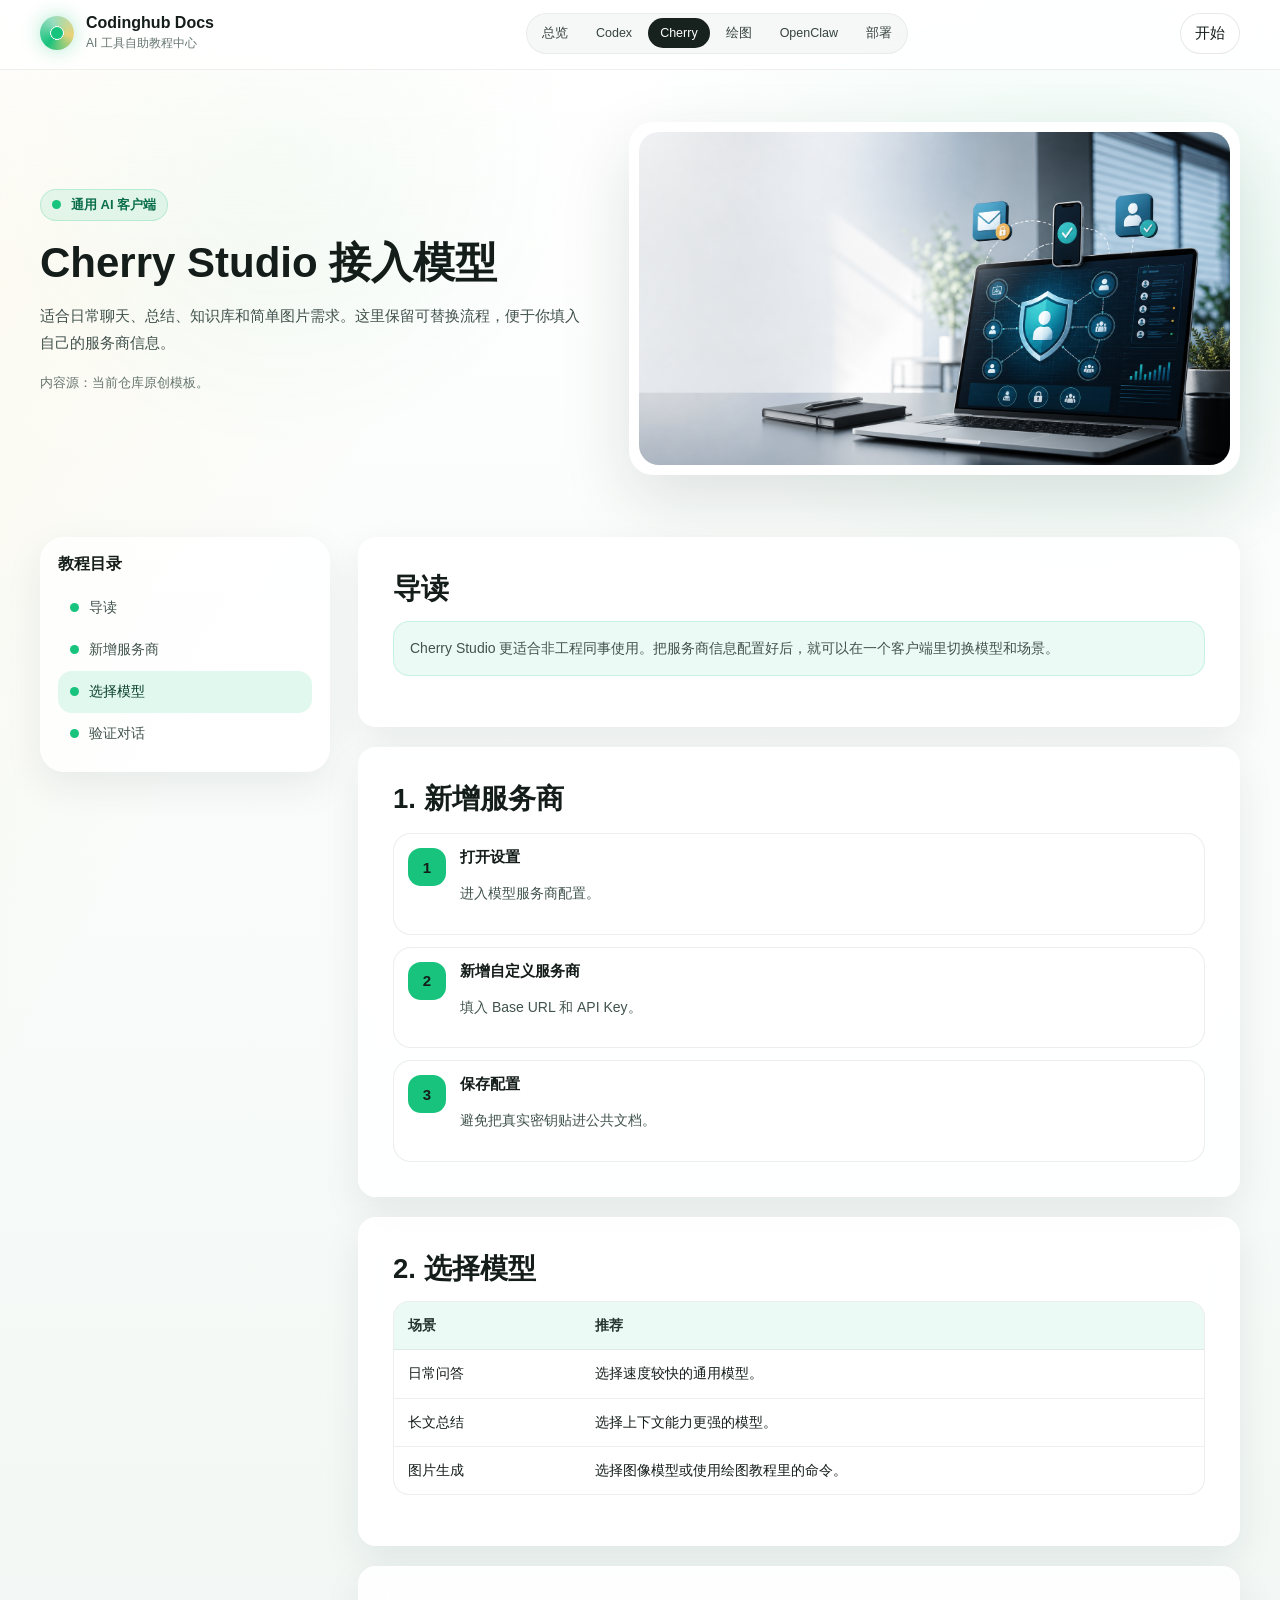
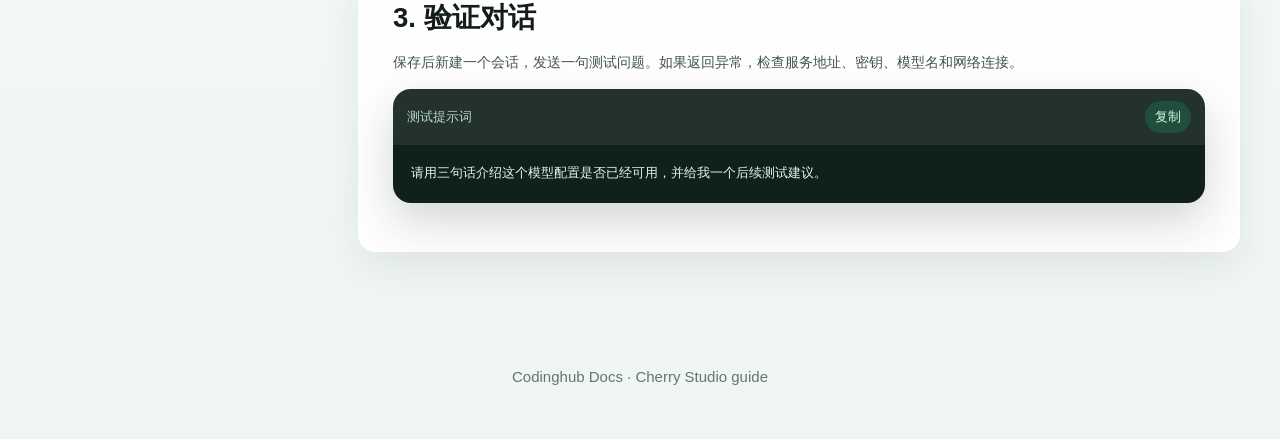
==== cherry-studio.html @ 5e68d140 "feat: add static docs site" ====
<!doctype html>
<html lang="zh-CN">
<head>
  <meta charset="utf-8">
  <meta name="viewport" content="width=device-width, initial-scale=1">
  <title>Cherry Studio 接入模型 | Codinghub Docs</title>
  <link rel="icon" href="assets/favicon.svg" type="image/svg+xml">
  <link rel="stylesheet" href="assets/css/styles.css">
</head>
<body>
  <div class="site-shell">
    <nav class="nav">
      <div class="nav-inner">
        <a class="brand" href="index.html"><span class="brand-mark"></span><span class="brand-text"><strong>Codinghub Docs</strong><span>AI 工具自助教程中心</span></span></a>
        <div class="nav-links"><a href="index.html">总览</a><a href="codex.html">Codex</a><a class="active" href="cherry-studio.html">Cherry</a><a href="gpt-image-skill.html">绘图</a><a href="openclaw.html">OpenClaw</a><a href="deployment.html">部署</a></div>
        <a class="ghost-btn" href="#section-1">开始</a>
      </div>
      <div class="progress" data-scroll-progress></div>
    </nav>

    <section class="page-hero">
      <div class="reveal">
        <span class="eyebrow"><span class="pulse-dot"></span> 通用 AI 客户端</span>
        <h1>Cherry Studio 接入模型</h1>
        <p>适合日常聊天、总结、知识库和简单图片需求。这里保留可替换流程，便于你填入自己的服务商信息。</p>
        <p class="source-note">内容源：当前仓库原创模板。</p>
      </div>
      <div class="comic-frame reveal"><img src="assets/images/docs-hero.png" alt="Cherry Studio 接入流程视觉图" data-zoom></div>
    </section>

    <main class="tutorial-layout">
      <aside class="side-rail">
        <h3>教程目录</h3>
        <a class="rail-link active" href="#section-1"><span class="rail-dot"></span>导读</a>
        <a class="rail-link" href="#section-2"><span class="rail-dot"></span>新增服务商</a>
        <a class="rail-link" href="#section-3"><span class="rail-dot"></span>选择模型</a>
        <a class="rail-link" href="#section-4"><span class="rail-dot"></span>验证对话</a>
      </aside>
      <div class="content-stack">
        <section id="section-1" class="glass-card reveal">
          <h2>导读</h2>
          <aside class="doc-callout"><p>Cherry Studio 更适合非工程同事使用。把服务商信息配置好后，就可以在一个客户端里切换模型和场景。</p></aside>
        </section>
        <section id="section-2" class="glass-card reveal">
          <h2>1. 新增服务商</h2>
          <div class="stepper"><div class="step"><div class="step-num">1</div><div><strong>打开设置</strong><p>进入模型服务商配置。</p></div></div><div class="step"><div class="step-num">2</div><div><strong>新增自定义服务商</strong><p>填入 Base URL 和 API Key。</p></div></div><div class="step"><div class="step-num">3</div><div><strong>保存配置</strong><p>避免把真实密钥贴进公共文档。</p></div></div></div>
        </section>
        <section id="section-3" class="glass-card reveal">
          <h2>2. 选择模型</h2>
          <div class="table-wrap"><table class="guide-table"><thead><tr><th>场景</th><th>推荐</th></tr></thead><tbody><tr><td>日常问答</td><td>选择速度较快的通用模型。</td></tr><tr><td>长文总结</td><td>选择上下文能力更强的模型。</td></tr><tr><td>图片生成</td><td>选择图像模型或使用绘图教程里的命令。</td></tr></tbody></table></div>
        </section>
        <section id="section-4" class="glass-card reveal">
          <h2>3. 验证对话</h2>
          <p>保存后新建一个会话，发送一句测试问题。如果返回异常，检查服务地址、密钥、模型名和网络连接。</p>
          <div class="code-card"><div class="code-head"><span>测试提示词</span><button class="copy-btn">复制</button></div><pre><code>请用三句话介绍这个模型配置是否已经可用，并给我一个后续测试建议。</code></pre></div>
        </section>
      </div>
    </main>
    <footer class="footer">Codinghub Docs · Cherry Studio guide</footer>
  </div>
  <div class="lightbox"><button aria-label="关闭">×</button><img alt=""></div>
  <script src="assets/js/main.js"></script>
</body>
</html>
---- assets/css/styles.css ----
:root {
  --bg: #f7faf8;
  --panel: rgba(255, 255, 255, 0.88);
  --panel-solid: #ffffff;
  --ink: #141d19;
  --muted: #66756f;
  --line: rgba(20, 29, 25, 0.1);
  --green: #18c37e;
  --green-dark: #0b6f4c;
  --cyan: #55bdd3;
  --sun: #f2d47a;
  --coral: #ff8a4c;
  --violet: #7b61ff;
  --shadow: 0 26px 70px rgba(18, 44, 36, 0.13);
  --soft-shadow: 0 14px 38px rgba(18, 44, 36, 0.08);
  --radius: 18px;
  --max: 1200px;
}

* {
  box-sizing: border-box;
}

html {
  scroll-behavior: smooth;
}

body {
  margin: 0;
  color: var(--ink);
  background:
    linear-gradient(120deg, rgba(242, 212, 122, 0.12), transparent 34rem),
    radial-gradient(circle at 84% 8%, rgba(24, 195, 126, 0.12), transparent 28rem),
    linear-gradient(180deg, #ffffff 0%, #f8fbf9 48%, #eef5f2 100%);
  font-family: "Avenir Next", "PingFang SC", "Microsoft YaHei", "Noto Sans CJK SC", sans-serif;
  font-size: 15px;
  letter-spacing: 0;
}

body::before {
  content: "";
  position: fixed;
  inset: 0;
  pointer-events: none;
  background:
    linear-gradient(180deg, rgba(255, 255, 255, 0.78), rgba(255, 255, 255, 0) 34%),
    radial-gradient(circle at 22% 18%, rgba(24, 195, 126, 0.055), transparent 18rem);
}

a {
  color: inherit;
  text-decoration: none;
}

img {
  display: block;
  max-width: 100%;
}

button,
input,
select,
textarea {
  font: inherit;
}

.site-shell {
  position: relative;
  min-height: 100vh;
}

.nav {
  position: sticky;
  top: 0;
  z-index: 40;
  border-bottom: 1px solid rgba(21, 29, 26, 0.07);
  background: rgba(255, 255, 255, 0.82);
  backdrop-filter: blur(20px);
}

.nav-inner {
  width: min(var(--max), calc(100% - 36px));
  min-height: 66px;
  margin: 0 auto;
  display: flex;
  align-items: center;
  justify-content: space-between;
  gap: 14px;
}

.brand {
  display: flex;
  align-items: center;
  gap: 12px;
  min-width: 214px;
  flex: 0 0 auto;
}

.brand-mark {
  width: 34px;
  height: 34px;
  border-radius: 50%;
  background:
    radial-gradient(circle at 50% 50%, #fff 0 28%, transparent 29%),
    conic-gradient(from 220deg, var(--green), #9edfc3, var(--sun), var(--green));
  box-shadow: 0 0 20px rgba(24, 195, 126, 0.3);
  position: relative;
}

.brand-mark::after {
  content: "";
  position: absolute;
  inset: 11px;
  border-radius: 50%;
  background: var(--green);
  box-shadow: 0 0 18px rgba(24, 195, 126, 0.55);
}

.brand-text strong {
  display: block;
  font-size: 16px;
  line-height: 1.12;
  font-weight: 800;
}

.brand-text span {
  display: block;
  margin-top: 4px;
  color: var(--muted);
  font-size: 12px;
}

.nav-links {
  display: flex;
  align-items: center;
  gap: 4px;
  padding: 4px;
  border-radius: 999px;
  background: rgba(21, 29, 26, 0.035);
  box-shadow: inset 0 0 0 1px rgba(21, 29, 26, 0.055);
  min-width: 0;
  max-width: min(720px, 58vw);
  overflow-x: auto;
  scrollbar-width: none;
}

.nav-links::-webkit-scrollbar {
  display: none;
}

.nav-links a {
  flex: 0 0 auto;
  padding: 8px 12px;
  border-radius: 999px;
  color: #35433f;
  font-size: 12.5px;
  white-space: nowrap;
}

.nav-links a.active,
.nav-links a:hover {
  background: #17211d;
  color: #fff;
}

.ghost-btn,
.small-button,
.copy-btn {
  border: 0;
  cursor: pointer;
  border-radius: 999px;
  color: #fff;
  background: #17211d;
  padding: 11px 15px;
  box-shadow: var(--soft-shadow);
}

.ghost-btn {
  background: rgba(255, 255, 255, 0.84);
  color: var(--ink);
  box-shadow: inset 0 0 0 1px rgba(21, 29, 26, 0.1);
}

.progress {
  height: 3px;
  background: var(--green);
  transform-origin: left;
  transform: scaleX(0);
}

.hero {
  width: min(var(--max), calc(100% - 36px));
  margin: 0 auto;
  padding: clamp(56px, 8vh, 78px) 0 clamp(46px, 7vh, 66px);
  display: grid;
  grid-template-columns: minmax(0, 0.92fr) minmax(390px, 1.08fr);
  gap: clamp(34px, 4.6vw, 62px);
  align-items: center;
}

.eyebrow {
  display: inline-flex;
  align-items: center;
  gap: 10px;
  padding: 7px 12px;
  border-radius: 999px;
  color: var(--green-dark);
  background: rgba(24, 195, 126, 0.1);
  box-shadow: inset 0 0 0 1px rgba(24, 195, 126, 0.2);
  font-weight: 700;
  font-size: 13px;
}

.pulse-dot {
  width: 9px;
  height: 9px;
  border-radius: 50%;
  background: var(--green);
  box-shadow: 0 0 0 0 rgba(17, 199, 127, 0.55);
  animation: pulse 1.8s infinite;
}

@keyframes pulse {
  70% { box-shadow: 0 0 0 14px rgba(17, 199, 127, 0); }
  100% { box-shadow: 0 0 0 0 rgba(17, 199, 127, 0); }
}

h1,
h2,
h3 {
  margin: 0;
  line-height: 1.14;
}

.hero h1 {
  max-width: 560px;
  margin-top: 20px;
  font-size: clamp(30px, 3vw, 42px);
  font-weight: 800;
  letter-spacing: 0;
}

.hero h1 span {
  display: block;
  color: var(--green-dark);
}

.hero-copy {
  max-width: 600px;
  margin: 22px 0 0;
  color: #40514c;
  font-size: 15px;
  line-height: 1.82;
}

.hero-signature {
  margin-top: 22px;
  color: #26342f;
  font-size: 15px;
  font-weight: 800;
}

.hero-actions,
.path-actions {
  display: flex;
  gap: 12px;
  flex-wrap: wrap;
  align-items: center;
  margin-top: 28px;
}

.primary-btn,
.secondary-btn {
  display: inline-flex;
  align-items: center;
  gap: 10px;
  min-height: 44px;
  padding: 11px 17px;
  border-radius: 999px;
  font-weight: 700;
  font-size: 14px;
  transition: transform 0.2s ease, box-shadow 0.2s ease, background 0.2s ease;
}

.primary-btn {
  background: var(--green);
  color: #062015;
  box-shadow: 0 14px 34px rgba(24, 195, 126, 0.26);
}

.secondary-btn {
  background: rgba(255, 255, 255, 0.78);
  color: var(--ink);
  box-shadow: inset 0 0 0 1px rgba(21, 29, 26, 0.1);
}

.primary-btn:hover,
.secondary-btn:hover {
  transform: translateY(-2px);
  box-shadow: 0 16px 36px rgba(18, 44, 36, 0.12);
}

.hero-card {
  position: relative;
  min-height: 470px;
  border-radius: 30px;
  background: linear-gradient(145deg, rgba(255, 255, 255, 0.94), rgba(241, 248, 244, 0.9)), #fff;
  box-shadow: var(--shadow);
  border: 1px solid rgba(255, 255, 255, 0.92);
  overflow: hidden;
}

.hero-card::before {
  content: "";
  position: absolute;
  inset: 0;
  border-radius: inherit;
  background:
    radial-gradient(circle at 18% 24%, rgba(24, 195, 126, 0.18), transparent 15rem),
    radial-gradient(circle at 82% 26%, rgba(242, 212, 122, 0.24), transparent 18rem),
    linear-gradient(180deg, transparent 0 62%, rgba(15, 31, 25, 0.08));
  pointer-events: none;
}

.hero-image {
  position: absolute;
  inset: 0;
  width: 100%;
  height: 100%;
  object-fit: cover;
  opacity: 0.72;
  filter: saturate(1.05);
}

.hero-card-top {
  position: relative;
  z-index: 1;
  display: flex;
  justify-content: space-between;
  gap: 16px;
  padding: 28px 30px 0;
  color: #32433e;
  font-size: 13px;
}

.hero-card-top strong {
  color: var(--ink);
}

.tool-switch {
  position: relative;
  z-index: 1;
  display: grid;
  grid-template-columns: repeat(3, minmax(0, 1fr));
  gap: 6px;
  margin: 34px 30px 0;
  padding: 6px;
  border-radius: 24px;
  background: rgba(255, 255, 255, 0.76);
  box-shadow: inset 0 0 0 1px rgba(21, 29, 26, 0.08);
}

.tool-switch button {
  min-width: 0;
  border: 0;
  border-radius: 18px;
  padding: 10px 8px;
  background: transparent;
  color: #43514c;
  cursor: pointer;
  font-weight: 700;
  font-size: 13px;
  white-space: nowrap;
}

.tool-switch button.active {
  background: #17211d;
  color: #fff;
}

.hero-tool-panels {
  position: relative;
  z-index: 1;
  margin: 58px 30px 0;
  max-width: 430px;
}

.hero-tool-panel {
  padding: 26px;
  border-radius: 24px;
  background: rgba(255, 255, 255, 0.82);
  box-shadow: 0 20px 60px rgba(18, 44, 36, 0.12);
  border: 1px solid rgba(255, 255, 255, 0.82);
}

.hero-tool-panel span {
  color: var(--green-dark);
  font-size: 13px;
  font-weight: 800;
}

.hero-tool-panel h2 {
  margin-top: 12px;
  font-size: clamp(20px, 1.9vw, 24px);
}

.hero-tool-panel p {
  margin: 12px 0 0;
  color: var(--muted);
  line-height: 1.75;
  font-size: 14px;
}

.hub-line {
  position: absolute;
  z-index: 1;
  left: 30px;
  right: 30px;
  bottom: 26px;
  display: flex;
  align-items: center;
  gap: 10px;
  color: #3b4a45;
  font-size: 13px;
  font-weight: 700;
}

.hub-line i {
  flex: 1;
  height: 1px;
  background: linear-gradient(90deg, rgba(24, 195, 126, 0.45), rgba(21, 29, 26, 0.08));
}

.section {
  width: min(var(--max), calc(100% - 36px));
  margin: 0 auto;
  padding: 52px 0;
}

.section-head {
  display: flex;
  justify-content: space-between;
  align-items: end;
  gap: 24px;
  margin-bottom: 26px;
}

.section-head h2 {
  margin-top: 12px;
  font-size: clamp(22px, 2.1vw, 28px);
  font-weight: 800;
}

.section-head p {
  max-width: 540px;
  color: var(--muted);
  line-height: 1.8;
  margin: 0;
  font-size: 15px;
}

.path-grid {
  display: grid;
  grid-template-columns: repeat(auto-fit, minmax(230px, 1fr));
  gap: 16px;
}

.path-card,
.glass-card,
.tutorial-card {
  background: var(--panel);
  border: 1px solid rgba(255, 255, 255, 0.82);
  border-radius: var(--radius);
  box-shadow: var(--soft-shadow);
  backdrop-filter: blur(18px);
}

.path-card {
  padding: 24px 22px;
  min-height: 318px;
  position: relative;
  overflow: hidden;
  transition: transform 0.24s ease, box-shadow 0.24s ease, border-color 0.24s ease;
}

.path-card::after {
  content: "";
  position: absolute;
  right: -60px;
  top: -68px;
  width: 170px;
  height: 170px;
  border-radius: 50%;
  background: var(--accent);
  opacity: 0.11;
  filter: blur(2px);
}

.path-card:hover,
.path-card.is-focused {
  transform: translateY(-6px);
  box-shadow: 0 22px 54px rgba(18, 44, 36, 0.13);
  border-color: rgba(24, 195, 126, 0.22);
}

.path-number {
  width: 40px;
  height: 40px;
  border-radius: 12px;
  display: grid;
  place-items: center;
  background: var(--accent);
  color: #082219;
  font-weight: 800;
}

.path-card h3 {
  margin-top: 20px;
  font-size: 18px;
  line-height: 1.22;
}

.path-card p {
  color: var(--muted);
  line-height: 1.72;
  font-size: 14px;
}

.tag-row {
  display: flex;
  gap: 8px;
  flex-wrap: wrap;
  margin: 22px 0;
}

.tag {
  border-radius: 999px;
  padding: 7px 10px;
  background: rgba(16, 32, 28, 0.06);
  color: #33443f;
  font-size: 12px;
  font-weight: 700;
}

.path-actions {
  margin-top: 0;
}

.path-actions .primary-btn {
  min-height: 40px;
  padding: 9px 14px;
  font-size: 13px;
}

.text-link {
  color: var(--green-dark);
  font-size: 13px;
  font-weight: 800;
}

.lamp-line {
  height: 5px;
  border-radius: 999px;
  background: linear-gradient(90deg, var(--accent), transparent);
  margin-top: 20px;
  transform-origin: left;
  transition: transform 0.24s ease;
}

.path-card:hover .lamp-line,
.path-card.is-focused .lamp-line {
  transform: scaleX(1.08);
}

.page-hero {
  width: min(var(--max), calc(100% - 36px));
  margin: 0 auto;
  padding: 52px 0 34px;
  display: grid;
  grid-template-columns: minmax(0, 0.95fr) minmax(360px, 1.05fr);
  gap: 36px;
  align-items: center;
}

.page-hero h1 {
  margin-top: 18px;
  font-size: clamp(28px, 3.45vw, 42px);
  font-weight: 800;
}

.page-hero p {
  color: #40514c;
  font-size: 15px;
  line-height: 1.82;
}

.source-note {
  margin-top: 10px;
  font-size: 13px !important;
  color: var(--muted) !important;
}

.source-note a,
.glass-card a {
  color: var(--green-dark);
  font-weight: 700;
  overflow-wrap: anywhere;
}

.comic-frame {
  border-radius: 24px;
  background: #fff;
  padding: 10px;
  box-shadow: var(--shadow);
  overflow: hidden;
  max-height: 620px;
}

.comic-frame img {
  width: 100%;
  border-radius: 20px;
  cursor: zoom-in;
}

.quick-stats {
  display: grid;
  grid-template-columns: repeat(3, 1fr);
  gap: 12px;
  margin-top: 24px;
}

.stat {
  padding: 15px;
  border-radius: 16px;
  background: rgba(255, 255, 255, 0.68);
  box-shadow: inset 0 0 0 1px rgba(21, 29, 26, 0.08);
}

.stat strong {
  display: block;
  font-size: 18px;
}

.stat span {
  display: block;
  margin-top: 4px;
  color: var(--muted);
  font-size: 13px;
}

.tutorial-layout {
  width: min(var(--max), calc(100% - 36px));
  margin: 0 auto;
  display: grid;
  grid-template-columns: 290px minmax(0, 1fr);
  gap: 28px;
  padding: 28px 0 80px;
  min-width: 0;
}

.side-rail {
  position: sticky;
  top: 92px;
  align-self: start;
  padding: 18px;
  border-radius: 24px;
  background: rgba(255, 255, 255, 0.78);
  box-shadow: var(--soft-shadow);
  max-width: 100%;
  min-width: 0;
  overflow: hidden;
}

.side-rail h3 {
  font-size: 16px;
  margin-bottom: 14px;
}

.rail-link {
  display: flex;
  align-items: center;
  gap: 10px;
  padding: 11px 12px;
  border-radius: 14px;
  color: #41534e;
  font-size: 14px;
  min-width: 0;
  line-height: 1.42;
  overflow-wrap: anywhere;
}

.rail-link:hover,
.rail-link.active {
  background: rgba(17, 199, 127, 0.12);
  color: #083f2b;
}

.rail-dot {
  width: 9px;
  height: 9px;
  border-radius: 50%;
  background: var(--green);
  flex: 0 0 auto;
}

.content-stack {
  display: grid;
  gap: 20px;
  min-width: 0;
}

.glass-card {
  padding: clamp(22px, 3vw, 34px);
  min-width: 0;
}

.glass-card h2 {
  font-size: clamp(21px, 2.15vw, 29px);
  line-height: 1.22;
  margin-bottom: 16px;
}

.glass-card h3 {
  margin: 24px 0 10px;
  font-size: 18px;
}

.glass-card p,
.glass-card li {
  color: #41534e;
  line-height: 1.75;
  font-size: 14px;
}

.split {
  display: grid;
  grid-template-columns: repeat(2, minmax(0, 1fr));
  gap: 16px;
}

.stepper {
  display: grid;
  gap: 12px;
  margin-top: 18px;
}

.step {
  display: grid;
  grid-template-columns: 38px minmax(0, 1fr);
  gap: 14px;
  padding: 14px;
  border-radius: 18px;
  background: rgba(255, 255, 255, 0.64);
  border: 1px solid rgba(16, 32, 28, 0.08);
}

.step-num {
  width: 38px;
  height: 38px;
  border-radius: 13px;
  background: var(--green);
  display: grid;
  place-items: center;
  font-weight: 900;
}

.step strong {
  display: block;
  margin-bottom: 4px;
}

.code-card {
  margin: 14px 0;
  background: #10201c;
  color: #dff8ed;
  border-radius: 18px;
  overflow: hidden;
  box-shadow: 0 18px 44px rgba(16, 32, 28, 0.18);
}

.code-head {
  display: flex;
  justify-content: space-between;
  align-items: center;
  gap: 12px;
  padding: 12px 14px;
  background: rgba(255, 255, 255, 0.08);
  color: #b6d7ca;
  font-size: 13px;
}

.copy-btn {
  padding: 7px 10px;
  box-shadow: none;
  background: rgba(17, 199, 127, 0.18);
  color: #c7ffdf;
}

pre {
  margin: 0;
  padding: 18px;
  overflow: auto;
  font-family: "SFMono-Regular", Consolas, "Liberation Mono", monospace;
  font-size: 13px;
  line-height: 1.7;
  white-space: pre-wrap;
}

.visual-grid {
  display: grid;
  grid-template-columns: repeat(2, minmax(0, 1fr));
  gap: 14px;
  margin-top: 18px;
}

.comic-preview-grid {
  grid-template-columns: repeat(auto-fit, minmax(210px, 1fr));
}

.visual-card {
  overflow: hidden;
  border-radius: 18px;
  background: #fff;
  box-shadow: var(--soft-shadow);
  border: 1px solid rgba(21, 29, 26, 0.055);
  transition: transform 0.22s ease, box-shadow 0.22s ease;
}

.visual-card:hover {
  transform: translateY(-3px);
  box-shadow: 0 18px 48px rgba(18, 44, 36, 0.12);
}

.visual-card img {
  width: 100%;
  max-height: 640px;
  object-fit: cover;
  background: #f7faf8;
  cursor: zoom-in;
}

.visual-card figcaption {
  padding: 11px 13px;
  color: var(--muted);
  font-size: 13px;
}

.doc-callout {
  margin: 16px 0;
  padding: 14px 16px;
  border-radius: 16px;
  background: rgba(24, 195, 126, 0.08);
  border: 1px solid rgba(24, 195, 126, 0.16);
}

.doc-callout p:first-child {
  margin-top: 0;
}

.doc-callout p:last-child {
  margin-bottom: 0;
}

.table-wrap {
  margin: 16px 0;
  overflow-x: auto;
  border-radius: 16px;
  border: 1px solid rgba(21, 29, 26, 0.08);
  background: rgba(255, 255, 255, 0.76);
}

.guide-table {
  width: 100%;
  min-width: 520px;
  border-collapse: collapse;
  font-size: 14px;
}

.guide-table th,
.guide-table td {
  padding: 12px 14px;
  border-bottom: 1px solid rgba(21, 29, 26, 0.07);
  text-align: left;
  vertical-align: top;
  line-height: 1.65;
}

.guide-table th {
  color: #26342f;
  background: rgba(24, 195, 126, 0.08);
  font-weight: 800;
}

.guide-table tr:last-child td {
  border-bottom: 0;
}

.toggle {
  display: inline-grid;
  grid-template-columns: repeat(2, 1fr);
  border-radius: 999px;
  background: rgba(16, 32, 28, 0.07);
  padding: 5px;
  margin: 10px 0 18px;
}

.toggle button {
  border: 0;
  border-radius: 999px;
  padding: 10px 15px;
  background: transparent;
  cursor: pointer;
  color: #41534e;
}

.toggle button.active {
  background: #10201c;
  color: #fff;
}

.callout {
  padding: 16px 18px;
  border-radius: 18px;
  background: rgba(255, 213, 106, 0.18);
  border: 1px solid rgba(255, 213, 106, 0.44);
  color: #5b4610;
  line-height: 1.7;
}

.generator {
  display: grid;
  gap: 14px;
  margin-top: 16px;
}

.field-grid {
  display: grid;
  grid-template-columns: repeat(3, minmax(0, 1fr));
  gap: 12px;
}

.field-grid.two-col {
  grid-template-columns: repeat(2, minmax(0, 1fr));
}

.full-field {
  grid-column: 1 / -1;
}

label {
  display: grid;
  gap: 8px;
  color: #33443f;
  font-weight: 800;
  font-size: 14px;
}

input,
select,
textarea {
  width: 100%;
  border: 1px solid rgba(16, 32, 28, 0.14);
  border-radius: 14px;
  background: rgba(255, 255, 255, 0.86);
  color: var(--ink);
  padding: 12px 13px;
}

textarea {
  min-height: 92px;
  resize: vertical;
}

.generator-hint {
  margin-top: -4px;
  color: #8b5e09 !important;
  font-size: 13px !important;
}

.lightbox {
  position: fixed;
  inset: 0;
  z-index: 80;
  display: none;
  align-items: center;
  justify-content: center;
  padding: 24px;
  background: rgba(4, 12, 10, 0.84);
}

.lightbox.open {
  display: flex;
}

.lightbox img {
  max-height: 92vh;
  max-width: 94vw;
  border-radius: 18px;
  box-shadow: 0 30px 80px rgba(0, 0, 0, 0.4);
}

.lightbox button {
  position: fixed;
  right: 24px;
  top: 24px;
  border: 0;
  width: 46px;
  height: 46px;
  border-radius: 50%;
  background: #fff;
  cursor: pointer;
  font-size: 24px;
}

.footer {
  padding: 36px 0 54px;
  color: var(--muted);
  text-align: center;
}

.reveal {
  opacity: 0;
  transform: translateY(18px);
  transition: opacity 0.65s ease, transform 0.65s ease;
}

.reveal.visible {
  opacity: 1;
  transform: translateY(0);
}

@media (max-width: 920px) {
  .nav-inner {
    height: auto;
    padding: 12px 0;
    flex-wrap: wrap;
  }

  .nav-links {
    order: 3;
    width: 100%;
    max-width: none;
    overflow-x: auto;
    justify-content: flex-start;
  }

  .hero,
  .page-hero,
  .tutorial-layout {
    grid-template-columns: 1fr;
  }

  .hero-card {
    min-height: 460px;
  }

  .path-grid,
  .split,
  .visual-grid,
  .field-grid {
    grid-template-columns: 1fr;
  }

  .side-rail {
    position: static;
  }

  .section-head {
    display: block;
  }

  .hero-tool-panels {
    margin-top: 60px;
  }
}

@media (max-width: 560px) {
  .brand {
    min-width: 0;
  }

  .brand-text span {
    display: none;
  }

  .nav-inner,
  .hero,
  .page-hero,
  .section,
  .tutorial-layout {
    width: min(100% - 24px, var(--max));
  }

  .nav-links {
    flex-wrap: wrap;
    overflow-x: visible;
    border-radius: 20px;
  }

  .nav-links a {
    flex: 1 0 calc(33.333% - 4px);
    text-align: center;
    padding: 8px 6px;
    font-size: 12px;
  }

  .hero {
    padding-top: 46px;
    min-height: auto;
  }

  .hero h1,
  .page-hero h1 {
    font-size: 28px;
  }

  .hero-copy,
  .page-hero p {
    font-size: 14px;
  }

  .hero-card {
    min-height: 500px;
    border-radius: 24px;
  }

  .tool-switch {
    grid-template-columns: repeat(2, minmax(0, 1fr));
    margin-left: 18px;
    margin-right: 18px;
  }

  .hero-card-top {
    padding: 22px 18px 0;
    display: grid;
  }

  .hero-tool-panels {
    margin: 44px 18px 0;
  }

  .hero-tool-panel {
    padding: 20px;
  }

  .hub-line {
    left: 18px;
    right: 18px;
    flex-wrap: wrap;
    bottom: 18px;
  }

  .quick-stats {
    grid-template-columns: 1fr;
  }

  .guide-table {
    min-width: 0;
    table-layout: fixed;
    font-size: 13px;
  }

  .guide-table th,
  .guide-table td {
    padding: 10px 11px;
    overflow-wrap: anywhere;
    word-break: break-word;
  }
}
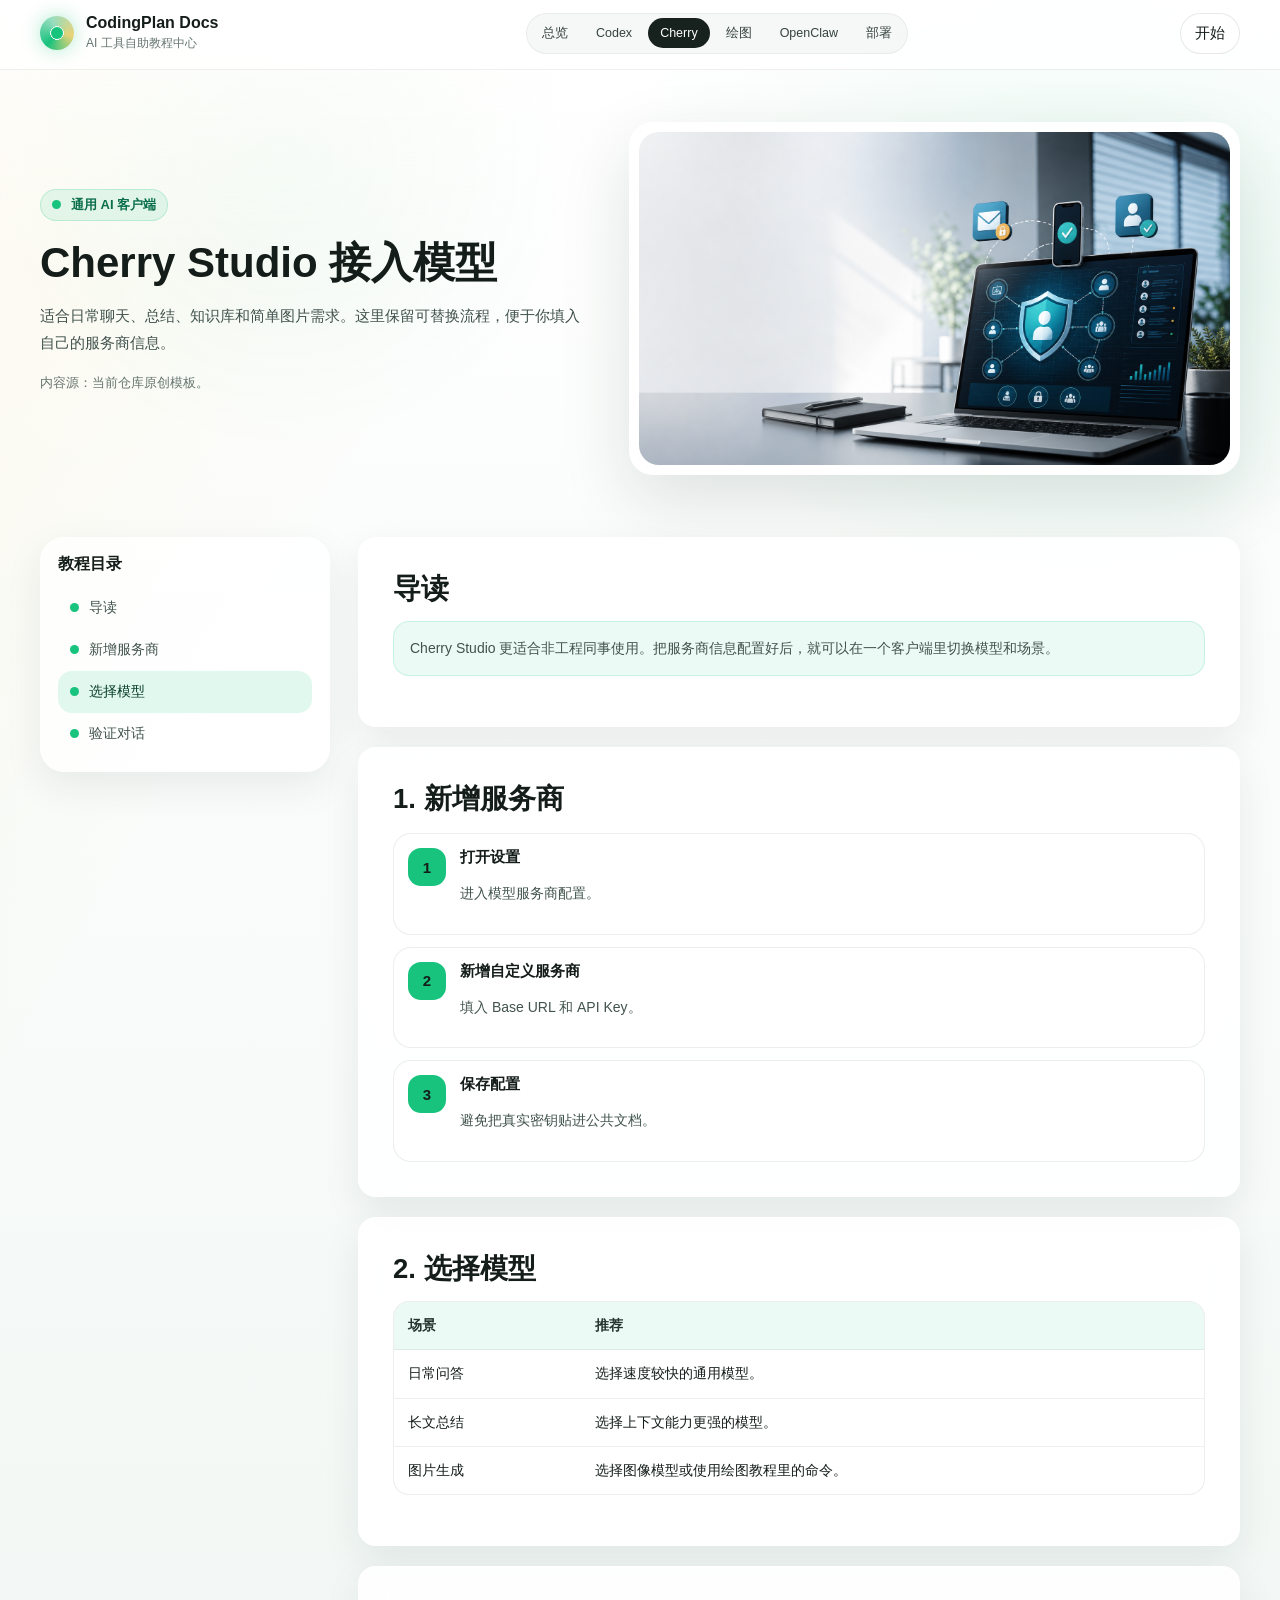
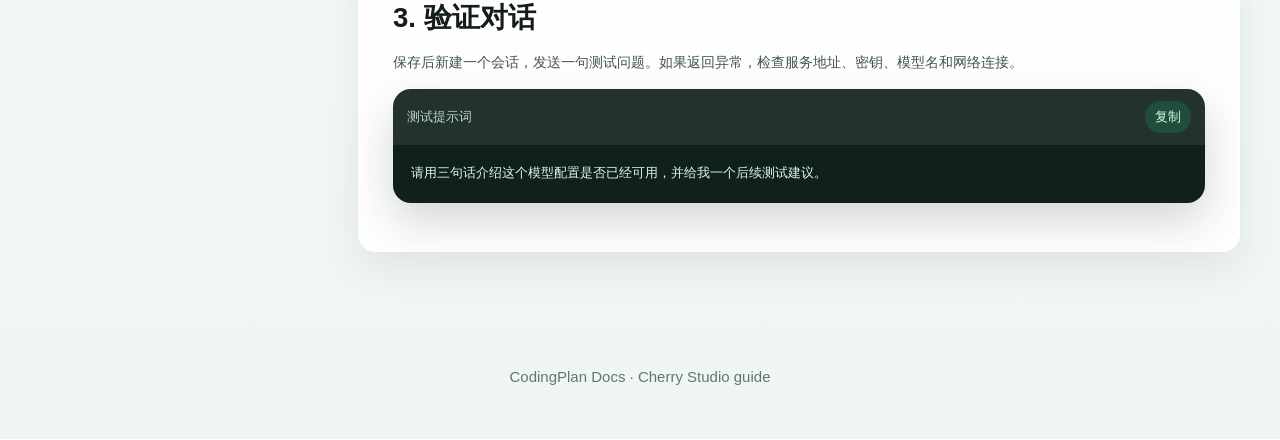
==== commit 9344121a: "docs: refine homepage content and codex visual" ====
--- a/cherry-studio.html
+++ b/cherry-studio.html
@@ -3,7 +3,7 @@
 <head>
   <meta charset="utf-8">
   <meta name="viewport" content="width=device-width, initial-scale=1">
-  <title>Cherry Studio 接入模型 | Codinghub Docs</title>
+  <title>Cherry Studio 接入模型 | CodingPlan Docs</title>
   <link rel="icon" href="assets/favicon.svg" type="image/svg+xml">
   <link rel="stylesheet" href="assets/css/styles.css">
 </head>
@@ -11,7 +11,7 @@
   <div class="site-shell">
     <nav class="nav">
       <div class="nav-inner">
-        <a class="brand" href="index.html"><span class="brand-mark"></span><span class="brand-text"><strong>Codinghub Docs</strong><span>AI 工具自助教程中心</span></span></a>
+        <a class="brand" href="index.html"><span class="brand-mark"></span><span class="brand-text"><strong>CodingPlan Docs</strong><span>AI 工具自助教程中心</span></span></a>
         <div class="nav-links"><a href="index.html">总览</a><a href="codex.html">Codex</a><a class="active" href="cherry-studio.html">Cherry</a><a href="gpt-image-skill.html">绘图</a><a href="openclaw.html">OpenClaw</a><a href="deployment.html">部署</a></div>
         <a class="ghost-btn" href="#section-1">开始</a>
       </div>
@@ -56,7 +56,7 @@
         </section>
       </div>
     </main>
-    <footer class="footer">Codinghub Docs · Cherry Studio guide</footer>
+    <footer class="footer">CodingPlan Docs · Cherry Studio guide</footer>
   </div>
   <div class="lightbox"><button aria-label="关闭">×</button><img alt=""></div>
   <script src="assets/js/main.js"></script>
--- a/assets/css/styles.css
+++ b/assets/css/styles.css
@@ -28,6 +28,7 @@
 body {
   margin: 0;
   color: var(--ink);
+  overflow-x: hidden;
   background:
     linear-gradient(120deg, rgba(242, 212, 122, 0.12), transparent 34rem),
     radial-gradient(circle at 84% 8%, rgba(24, 195, 126, 0.12), transparent 28rem),
@@ -163,6 +164,13 @@
   color: #fff;
 }
 
+.nav-action {
+  display: flex;
+  align-items: center;
+  gap: 10px;
+  flex: 0 0 auto;
+}
+
 .ghost-btn,
 .small-button,
 .copy-btn {
@@ -196,6 +204,11 @@
   grid-template-columns: minmax(0, 0.92fr) minmax(390px, 1.08fr);
   gap: clamp(34px, 4.6vw, 62px);
   align-items: center;
+}
+
+.hero > *,
+.hero-card {
+  min-width: 0;
 }
 
 .eyebrow {
@@ -233,9 +246,9 @@
 }
 
 .hero h1 {
-  max-width: 560px;
+  max-width: 520px;
   margin-top: 20px;
-  font-size: clamp(30px, 3vw, 42px);
+  font-size: clamp(29px, 2.9vw, 38px);
   font-weight: 800;
   letter-spacing: 0;
 }
@@ -267,6 +280,11 @@
   flex-wrap: wrap;
   align-items: center;
   margin-top: 28px;
+}
+
+.hero-actions .primary-btn,
+.hero-actions .secondary-btn {
+  justify-content: center;
 }
 
 .primary-btn,
@@ -320,6 +338,48 @@
     radial-gradient(circle at 82% 26%, rgba(242, 212, 122, 0.24), transparent 18rem),
     linear-gradient(180deg, transparent 0 62%, rgba(15, 31, 25, 0.08));
   pointer-events: none;
+}
+
+.light-wall {
+  position: absolute;
+  inset: 0;
+  overflow: hidden;
+}
+
+.light-beam {
+  position: absolute;
+  width: 34%;
+  height: 130%;
+  top: -15%;
+  border-radius: 999px;
+  background: linear-gradient(180deg, rgba(24, 195, 126, 0.26), rgba(255, 255, 255, 0));
+  filter: blur(30px);
+  opacity: 0.76;
+  transform: rotate(14deg);
+  animation: glowShift 8s ease-in-out infinite;
+}
+
+.beam-one {
+  left: 6%;
+}
+
+.beam-two {
+  left: 35%;
+  animation-delay: -2.4s;
+  background: linear-gradient(180deg, rgba(242, 212, 122, 0.38), rgba(255, 255, 255, 0));
+}
+
+.beam-three {
+  right: -2%;
+  animation-delay: -4.8s;
+  background: linear-gradient(180deg, rgba(85, 189, 211, 0.28), rgba(255, 255, 255, 0));
+}
+
+@keyframes glowShift {
+  50% {
+    transform: translateY(-10px) rotate(-10deg);
+    opacity: 0.9;
+  }
 }
 
 .hero-image {
@@ -425,6 +485,11 @@
   font-weight: 700;
 }
 
+.hub-line span {
+  min-width: 0;
+  overflow-wrap: anywhere;
+}
+
 .hub-line i {
   flex: 1;
   height: 1px;
@@ -622,6 +687,27 @@
   cursor: zoom-in;
 }
 
+.comic-frame.flow-hero-frame {
+  display: flex;
+  justify-content: center;
+  justify-self: center;
+  width: min(450px, 100%);
+  max-height: none;
+  padding: 12px;
+  border: 1px solid rgba(24, 195, 126, 0.12);
+  background:
+    linear-gradient(145deg, rgba(255, 255, 255, 0.96), rgba(238, 248, 244, 0.9)),
+    #fff;
+}
+
+.comic-frame.flow-hero-frame img {
+  width: 100%;
+  max-height: min(68vh, 760px);
+  object-fit: contain;
+  background: #fff;
+  box-shadow: 0 12px 34px rgba(18, 44, 36, 0.12);
+}
+
 .quick-stats {
   display: grid;
   grid-template-columns: repeat(3, 1fr);
@@ -817,6 +903,10 @@
   grid-template-columns: repeat(auto-fit, minmax(210px, 1fr));
 }
 
+.single-preview-grid {
+  grid-template-columns: minmax(260px, 420px);
+}
+
 .visual-card {
   overflow: hidden;
   border-radius: 18px;
@@ -837,6 +927,20 @@
   object-fit: cover;
   background: #f7faf8;
   cursor: zoom-in;
+}
+
+.visual-card.screenshot-card img,
+.visual-card.banner-card img {
+  display: block;
+  object-fit: contain;
+}
+
+.visual-card.screenshot-card img {
+  max-height: 760px;
+}
+
+.visual-card.banner-card img {
+  max-height: 360px;
 }
 
 .visual-card figcaption {
@@ -1083,15 +1187,21 @@
     display: none;
   }
 
+  .nav-action {
+    display: none;
+  }
+
   .nav-inner,
   .hero,
   .page-hero,
   .section,
   .tutorial-layout {
-    width: min(100% - 24px, var(--max));
+    width: calc(100vw - 24px);
+    max-width: var(--max);
   }
 
   .nav-links {
+    max-width: 100%;
     flex-wrap: wrap;
     overflow-x: visible;
     border-radius: 20px;
@@ -1107,6 +1217,7 @@
   .hero {
     padding-top: 46px;
     min-height: auto;
+    gap: 28px;
   }
 
   .hero h1,
@@ -1119,8 +1230,32 @@
     font-size: 14px;
   }
 
+  .hero-actions {
+    display: grid;
+    grid-template-columns: 1fr 1fr;
+    gap: 10px;
+    width: 100%;
+    max-width: 100%;
+  }
+
+  .hero-actions .primary-btn {
+    grid-column: 1 / -1;
+  }
+
+  .hero-actions .primary-btn,
+  .hero-actions .secondary-btn {
+    width: 100%;
+    min-width: 0;
+    padding-left: 12px;
+    padding-right: 12px;
+    white-space: nowrap;
+  }
+
   .hero-card {
-    min-height: 500px;
+    width: 100%;
+    max-width: 100%;
+    min-height: 0;
+    padding-bottom: 18px;
     border-radius: 24px;
   }
 
@@ -1128,15 +1263,19 @@
     grid-template-columns: repeat(2, minmax(0, 1fr));
     margin-left: 18px;
     margin-right: 18px;
+    border-radius: 18px;
+    max-width: calc(100% - 36px);
   }
 
   .hero-card-top {
     padding: 22px 18px 0;
     display: grid;
+    gap: 8px;
   }
 
   .hero-tool-panels {
-    margin: 44px 18px 0;
+    margin: 28px 18px 0;
+    max-width: none;
   }
 
   .hero-tool-panel {
@@ -1144,10 +1283,18 @@
   }
 
   .hub-line {
-    left: 18px;
-    right: 18px;
-    flex-wrap: wrap;
-    bottom: 18px;
+    position: relative;
+    left: auto;
+    right: auto;
+    bottom: auto;
+    margin: 18px 18px 0;
+    display: grid;
+    grid-template-columns: 1fr;
+    gap: 7px;
+  }
+
+  .hub-line i {
+    display: none;
   }
 
   .quick-stats {
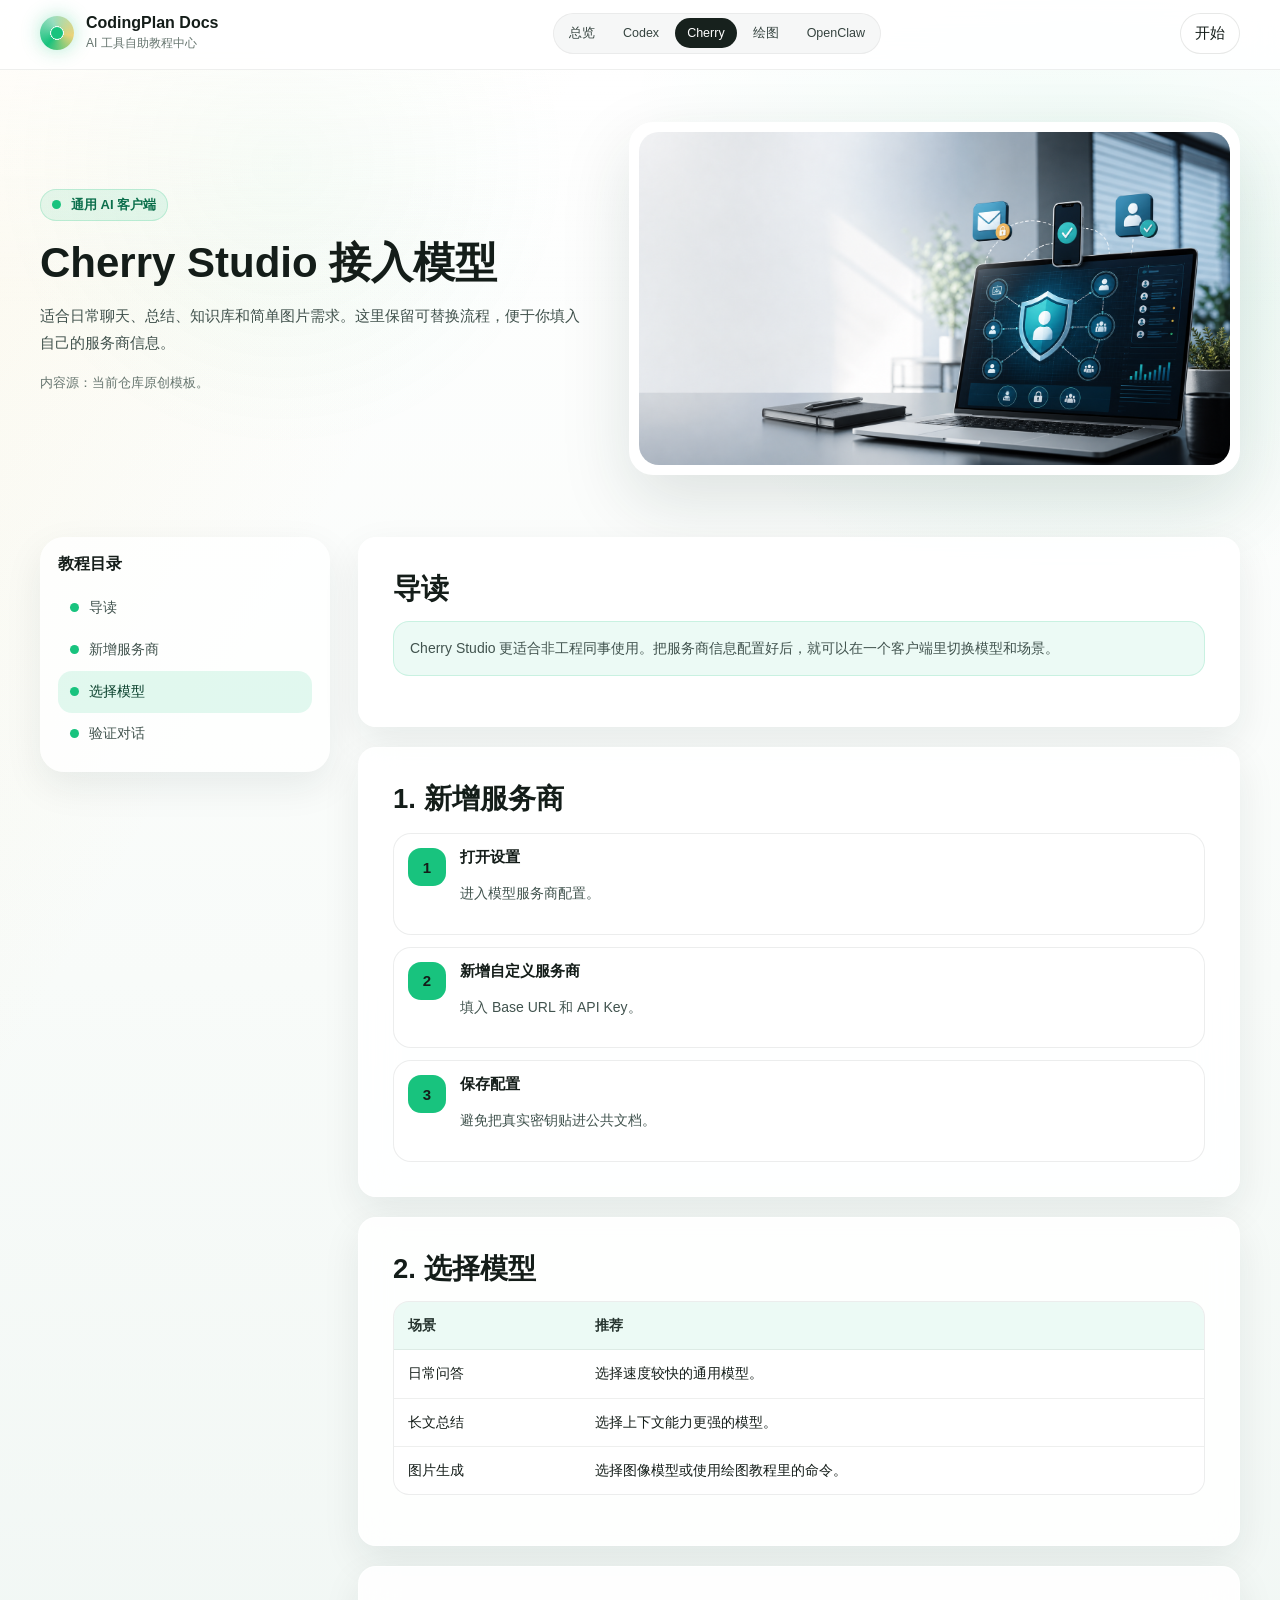
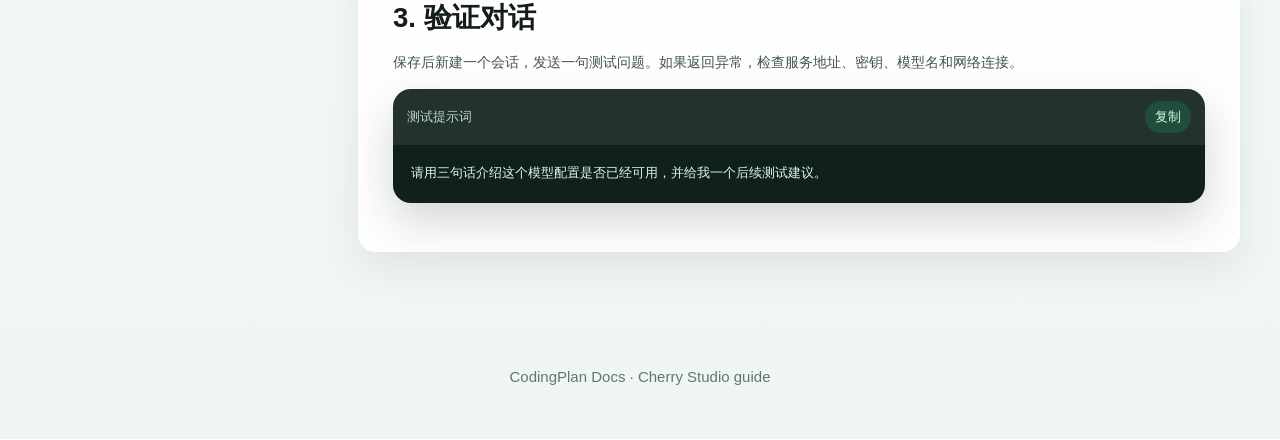
==== commit 6090edd8: "docs: remove deployment module from site" ====
--- a/cherry-studio.html
+++ b/cherry-studio.html
@@ -12,7 +12,7 @@
     <nav class="nav">
       <div class="nav-inner">
         <a class="brand" href="index.html"><span class="brand-mark"></span><span class="brand-text"><strong>CodingPlan Docs</strong><span>AI 工具自助教程中心</span></span></a>
-        <div class="nav-links"><a href="index.html">总览</a><a href="codex.html">Codex</a><a class="active" href="cherry-studio.html">Cherry</a><a href="gpt-image-skill.html">绘图</a><a href="openclaw.html">OpenClaw</a><a href="deployment.html">部署</a></div>
+        <div class="nav-links"><a href="index.html">总览</a><a href="codex.html">Codex</a><a class="active" href="cherry-studio.html">Cherry</a><a href="gpt-image-skill.html">绘图</a><a href="openclaw.html">OpenClaw</a></div>
         <a class="ghost-btn" href="#section-1">开始</a>
       </div>
       <div class="progress" data-scroll-progress></div>
--- a/assets/css/styles.css
+++ b/assets/css/styles.css
@@ -904,7 +904,15 @@
 }
 
 .single-preview-grid {
-  grid-template-columns: minmax(260px, 420px);
+  grid-template-columns: minmax(160px, 190px);
+  align-items: start;
+}
+
+.single-preview-grid .visual-card img {
+  height: 150px;
+  max-height: none;
+  object-fit: cover;
+  object-position: top center;
 }
 
 .visual-card {
